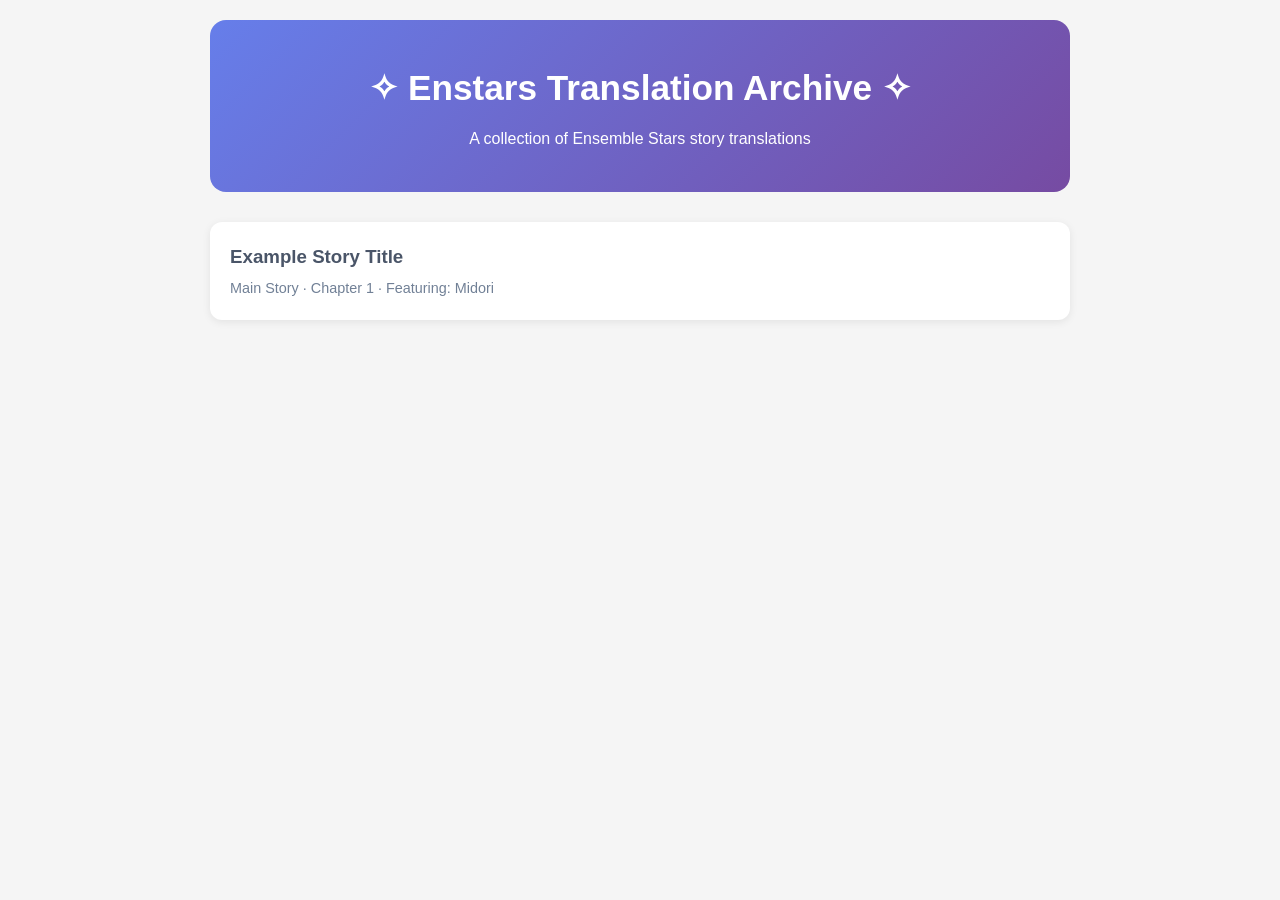
==== index.html @ bc4d0b85 "Add files via upload" ====
<!DOCTYPE html>
<html lang="en">
<head>
  <meta charset="UTF-8">
  <meta name="viewport" content="width=device-width, initial-scale=1.0">
  <title>Enstars Translation Archive</title>
  <link rel="stylesheet" href="styles.css">
</head>
<body>
  <div class="index-container">
    
    <!-- Header -->
    <div class="index-header">
      <h1>✧ Enstars Translation Archive ✧</h1>
      <p>A collection of Ensemble Stars story translations</p>
    </div>

    <!-- Story List -->
    <div class="story-list">
      
      <!-- Each story is a "card" - copy this block for each new story -->
      <div class="story-card">
        <a href="stories/example-story.html">
          <h3>Example Story Title</h3>
          <p class="meta">Main Story · Chapter 1 · Featuring: Midori</p>
        </a>
      </div>

      <!-- Add more story cards here! Just copy the block above -->
      <!-- Example:
      <div class="story-card">
        <a href="stories/another-story.html">
          <h3>Another Story Title</h3>
          <p class="meta">Event Story · Ryuseitai</p>
        </a>
      </div>
      -->

    </div>
  </div>
</body>
</html>
---- styles.css ----
/* ============================================
   ENSTARS TRANSLATION ARCHIVE - STYLESHEET
   ============================================
   You generally don't need to edit this file!
   Just use it as-is for all your story pages.
   ============================================ */

* {
  margin: 0;
  padding: 0;
  box-sizing: border-box;
}

body {
  font-family: 'Segoe UI', Tahoma, Geneva, Verdana, sans-serif;
  background-color: #f5f5f5;
  color: #333;
  line-height: 1.6;
}

/* Container for the whole story */
.story-container {
  max-width: 800px;
  margin: 0 auto;
  padding: 20px;
}

/* Story header with title and info */
.story-header {
  background: linear-gradient(135deg, #4a5568 0%, #2d3748 100%);
  color: white;
  padding: 30px;
  border-radius: 12px;
  margin-bottom: 30px;
  text-align: center;
}

.story-header h1 {
  font-size: 1.8rem;
  margin-bottom: 10px;
}

.story-header .story-info {
  opacity: 0.9;
  font-size: 0.95rem;
}

/* Individual dialogue block */
.dialogue {
  display: flex;
  align-items: flex-start;
  gap: 15px;
  margin-bottom: 8px;
}

/* Character sprite/icon */
.dialogue .sprite {
  width: 80px;
  height: 80px;
  border-radius: 8px;
  object-fit: cover;
  flex-shrink: 0;
}

/* When there's no sprite (continuation of dialogue) */
.dialogue.no-sprite {
  padding-left: 95px;
}

/* Dialogue content area */
.dialogue-content {
  flex: 1;
}

/* Character name */
.dialogue .name {
  font-weight: bold;
  font-size: 0.95rem;
  margin-bottom: 4px;
  letter-spacing: 0.5px;
}

/* Dialogue text bubble */
.dialogue .text {
  padding: 14px 18px;
  border-radius: 12px;
  font-size: 1rem;
  line-height: 1.7;
}

/* ============================================
   CHARACTER COLORS
   Add more characters by copying this pattern!
   ============================================ */

/* Midori Takamine - Soft green */
.dialogue.midori .name { color: #2d5a3d; }
.dialogue.midori .text { background-color: #d4edda; }

/* Player/Anzu - Soft pink */
.dialogue.player .name { color: #6b4c5a; }
.dialogue.player .text { background-color: #f8e5ed; }

/* Chiaki Morisawa - Orange/Red */
.dialogue.chiaki .name { color: #c44a2d; }
.dialogue.chiaki .text { background-color: #ffe4d4; }

/* Kanata Shinkai - Blue */
.dialogue.kanata .name { color: #2d5a7c; }
.dialogue.kanata .text { background-color: #d4e8f4; }

/* Tetora Nagumo - Red */
.dialogue.tetora .name { color: #8b2d2d; }
.dialogue.tetora .text { background-color: #f4d4d4; }

/* Shinobu Sengoku - Purple */
.dialogue.shinobu .name { color: #5a2d6b; }
.dialogue.shinobu .text { background-color: #e8d4f4; }

/* Subaru Akehoshi - Orange */
.dialogue.subaru .name { color: #c46a2d; }
.dialogue.subaru .text { background-color: #fff0d4; }

/* Hokuto Hidaka - Blue/Dark */
.dialogue.hokuto .name { color: #2d3a5a; }
.dialogue.hokuto .text { background-color: #d4dae8; }

/* Makoto Yuuki - Yellow/Green */
.dialogue.makoto .name { color: #5a6b2d; }
.dialogue.makoto .text { background-color: #eef4d4; }

/* Mao Isara - Gray/Blue */
.dialogue.mao .name { color: #4a5568; }
.dialogue.mao .text { background-color: #e2e8f0; }

/* Default/Narrator - Gray */
.dialogue.narrator .name { color: #666; }
.dialogue.narrator .text { 
  background-color: #e9e9e9;
  font-style: italic;
}

/* ============================================
   PLAYER CHOICE BOX
   ============================================ */

.player-choice {
  background-color: #f8e5ed;
  padding: 16px 24px;
  border-radius: 12px;
  margin: 20px 0;
  text-align: center;
  font-size: 1rem;
  position: relative;
}

.player-choice::after {
  content: "▲";
  position: absolute;
  right: 20px;
  top: 50%;
  transform: translateY(-50%);
  color: #999;
  font-size: 0.8rem;
}

/* ============================================
   NAVIGATION
   ============================================ */

.nav-links {
  display: flex;
  justify-content: space-between;
  margin-top: 40px;
  padding-top: 20px;
  border-top: 1px solid #ddd;
}

.nav-links a {
  color: #4a5568;
  text-decoration: none;
  padding: 10px 20px;
  background: #e2e8f0;
  border-radius: 8px;
  transition: background 0.2s;
}

.nav-links a:hover {
  background: #cbd5e0;
}

/* ============================================
   INDEX PAGE STYLES
   ============================================ */

.index-container {
  max-width: 900px;
  margin: 0 auto;
  padding: 20px;
}

.index-header {
  background: linear-gradient(135deg, #667eea 0%, #764ba2 100%);
  color: white;
  padding: 40px;
  border-radius: 16px;
  margin-bottom: 30px;
  text-align: center;
}

.index-header h1 {
  font-size: 2.2rem;
  margin-bottom: 10px;
}

.story-list {
  display: grid;
  gap: 15px;
}

.story-card {
  background: white;
  padding: 20px;
  border-radius: 12px;
  box-shadow: 0 2px 8px rgba(0,0,0,0.08);
  transition: transform 0.2s, box-shadow 0.2s;
}

.story-card:hover {
  transform: translateY(-2px);
  box-shadow: 0 4px 16px rgba(0,0,0,0.12);
}

.story-card a {
  text-decoration: none;
  color: #333;
}

.story-card h3 {
  color: #4a5568;
  margin-bottom: 5px;
}

.story-card .meta {
  font-size: 0.9rem;
  color: #718096;
}
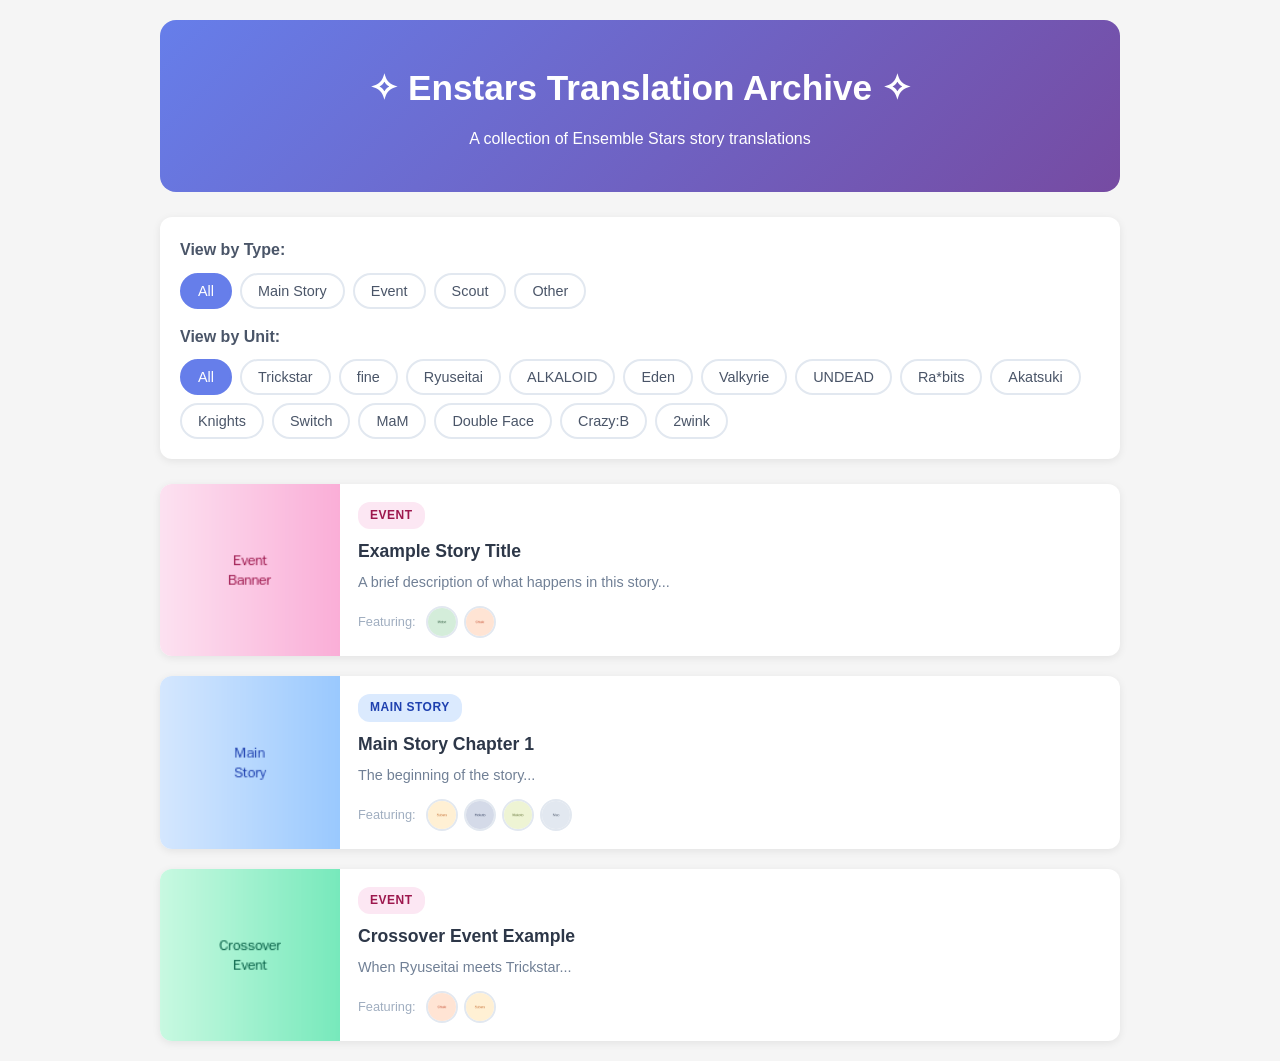
==== commit b71be5a5: "Add files via upload" ====
--- a/index.html
+++ b/index.html
@@ -15,28 +15,178 @@
       <p>A collection of Ensemble Stars story translations</p>
     </div>
 
+    <!-- Filter Controls -->
+    <div class="filter-section">
+      <div class="filter-group">
+        <label>View by Type:</label>
+        <div class="filter-buttons" id="type-filters">
+          <button class="filter-btn active" data-filter="all">All</button>
+          <button class="filter-btn" data-filter="main-story">Main Story</button>
+          <button class="filter-btn" data-filter="event">Event</button>
+          <button class="filter-btn" data-filter="scout">Scout</button>
+          <button class="filter-btn" data-filter="other">Other</button>
+        </div>
+      </div>
+      
+      <div class="filter-group">
+        <label>View by Unit:</label>
+        <div class="filter-buttons unit-filters" id="unit-filters">
+          <button class="filter-btn active" data-filter="all">All</button>
+          <button class="filter-btn" data-filter="trickstar">Trickstar</button>
+          <button class="filter-btn" data-filter="fine">fine</button>
+          <button class="filter-btn" data-filter="ryuseitai">Ryuseitai</button>
+          <button class="filter-btn" data-filter="alkaloid">ALKALOID</button>
+          <button class="filter-btn" data-filter="eden">Eden</button>
+          <button class="filter-btn" data-filter="valkyrie">Valkyrie</button>
+          <button class="filter-btn" data-filter="undead">UNDEAD</button>
+          <button class="filter-btn" data-filter="rabits">Ra*bits</button>
+          <button class="filter-btn" data-filter="akatsuki">Akatsuki</button>
+          <button class="filter-btn" data-filter="knights">Knights</button>
+          <button class="filter-btn" data-filter="switch">Switch</button>
+          <button class="filter-btn" data-filter="mam">MaM</button>
+          <button class="filter-btn" data-filter="doublesface">Double Face</button>
+          <button class="filter-btn" data-filter="crazeb">Crazy:B</button>
+          <button class="filter-btn" data-filter="2wink">2wink</button>
+        </div>
+      </div>
+    </div>
+
     <!-- Story List -->
-    <div class="story-list">
+    <div class="story-list" id="story-list">
       
-      <!-- Each story is a "card" - copy this block for each new story -->
-      <div class="story-card">
+      <!-- ============================================
+           HOW TO ADD A STORY CARD:
+           
+           1. Copy a story-card div
+           2. Set data-type to: main-story, event, scout, or other
+           3. Set data-units to the unit(s) featured (comma-separated if multiple)
+           4. Add story image in the .story-image div
+           5. Add character mini-sprites in the .featuring div
+           6. Update title, description, and link
+           ============================================ -->
+
+      <!-- EXAMPLE: Event story featuring Ryuseitai -->
+      <div class="story-card" data-type="event" data-units="ryuseitai">
         <a href="stories/example-story.html">
-          <h3>Example Story Title</h3>
-          <p class="meta">Main Story · Chapter 1 · Featuring: Midori</p>
+          <div class="story-image">
+            <img src="story-images/example-event.png" alt="Story banner">
+          </div>
+          <div class="story-info">
+            <span class="story-type event">Event</span>
+            <h3>Example Story Title</h3>
+            <p class="description">A brief description of what happens in this story...</p>
+            <div class="featuring">
+              <span class="featuring-label">Featuring:</span>
+              <img class="mini-sprite" src="sprites/midori.png" alt="Midori" title="Midori">
+              <img class="mini-sprite" src="sprites/chiaki.png" alt="Chiaki" title="Chiaki">
+            </div>
+          </div>
         </a>
       </div>
 
-      <!-- Add more story cards here! Just copy the block above -->
-      <!-- Example:
-      <div class="story-card">
-        <a href="stories/another-story.html">
-          <h3>Another Story Title</h3>
-          <p class="meta">Event Story · Ryuseitai</p>
+      <!-- EXAMPLE: Main Story chapter -->
+      <div class="story-card" data-type="main-story" data-units="trickstar">
+        <a href="stories/main-story-ch1.html">
+          <div class="story-image">
+            <img src="story-images/main-story.png" alt="Story banner">
+          </div>
+          <div class="story-info">
+            <span class="story-type main-story">Main Story</span>
+            <h3>Main Story Chapter 1</h3>
+            <p class="description">The beginning of the story...</p>
+            <div class="featuring">
+              <span class="featuring-label">Featuring:</span>
+              <img class="mini-sprite" src="sprites/subaru.png" alt="Subaru" title="Subaru">
+              <img class="mini-sprite" src="sprites/hokuto.png" alt="Hokuto" title="Hokuto">
+              <img class="mini-sprite" src="sprites/makoto.png" alt="Makoto" title="Makoto">
+              <img class="mini-sprite" src="sprites/mao.png" alt="Mao" title="Mao">
+            </div>
+          </div>
         </a>
       </div>
-      -->
+
+      <!-- EXAMPLE: Story featuring multiple units -->
+      <div class="story-card" data-type="event" data-units="ryuseitai,trickstar">
+        <a href="stories/crossover-event.html">
+          <div class="story-image">
+            <img src="story-images/crossover.png" alt="Story banner">
+          </div>
+          <div class="story-info">
+            <span class="story-type event">Event</span>
+            <h3>Crossover Event Example</h3>
+            <p class="description">When Ryuseitai meets Trickstar...</p>
+            <div class="featuring">
+              <span class="featuring-label">Featuring:</span>
+              <img class="mini-sprite" src="sprites/chiaki.png" alt="Chiaki" title="Chiaki">
+              <img class="mini-sprite" src="sprites/subaru.png" alt="Subaru" title="Subaru">
+            </div>
+          </div>
+        </a>
+      </div>
 
     </div>
+
+    <!-- No results message -->
+    <div class="no-results" id="no-results" style="display: none;">
+      <p>No stories match the selected filters.</p>
+    </div>
+
   </div>
+
+  <!-- Filter Script -->
+  <script>
+    // Current filter state
+    let currentTypeFilter = 'all';
+    let currentUnitFilter = 'all';
+
+    // Get all filter buttons and story cards
+    const typeButtons = document.querySelectorAll('#type-filters .filter-btn');
+    const unitButtons = document.querySelectorAll('#unit-filters .filter-btn');
+    const storyCards = document.querySelectorAll('.story-card');
+    const noResults = document.getElementById('no-results');
+
+    // Filter function
+    function filterStories() {
+      let visibleCount = 0;
+
+      storyCards.forEach(card => {
+        const cardType = card.dataset.type;
+        const cardUnits = card.dataset.units.split(',');
+
+        const typeMatch = currentTypeFilter === 'all' || cardType === currentTypeFilter;
+        const unitMatch = currentUnitFilter === 'all' || cardUnits.includes(currentUnitFilter);
+
+        if (typeMatch && unitMatch) {
+          card.style.display = 'block';
+          visibleCount++;
+        } else {
+          card.style.display = 'none';
+        }
+      });
+
+      // Show/hide no results message
+      noResults.style.display = visibleCount === 0 ? 'block' : 'none';
+    }
+
+    // Type filter buttons
+    typeButtons.forEach(btn => {
+      btn.addEventListener('click', () => {
+        typeButtons.forEach(b => b.classList.remove('active'));
+        btn.classList.add('active');
+        currentTypeFilter = btn.dataset.filter;
+        filterStories();
+      });
+    });
+
+    // Unit filter buttons
+    unitButtons.forEach(btn => {
+      btn.addEventListener('click', () => {
+        unitButtons.forEach(b => b.classList.remove('active'));
+        btn.classList.add('active');
+        currentUnitFilter = btn.dataset.filter;
+        filterStories();
+      });
+    });
+  </script>
 </body>
 </html>
--- a/styles.css
+++ b/styles.css
@@ -17,6 +17,255 @@
   color: #333;
   line-height: 1.6;
 }
+
+/* ============================================
+   INDEX PAGE STYLES
+   ============================================ */
+
+.index-container {
+  max-width: 1000px;
+  margin: 0 auto;
+  padding: 20px;
+}
+
+.index-header {
+  background: linear-gradient(135deg, #667eea 0%, #764ba2 100%);
+  color: white;
+  padding: 40px;
+  border-radius: 16px;
+  margin-bottom: 25px;
+  text-align: center;
+}
+
+.index-header h1 {
+  font-size: 2.2rem;
+  margin-bottom: 10px;
+}
+
+/* ============================================
+   FILTER SECTION
+   ============================================ */
+
+.filter-section {
+  background: white;
+  padding: 20px;
+  border-radius: 12px;
+  margin-bottom: 25px;
+  box-shadow: 0 2px 8px rgba(0,0,0,0.08);
+}
+
+.filter-group {
+  margin-bottom: 15px;
+}
+
+.filter-group:last-child {
+  margin-bottom: 0;
+}
+
+.filter-group label {
+  display: block;
+  font-weight: 600;
+  margin-bottom: 10px;
+  color: #4a5568;
+}
+
+.filter-buttons {
+  display: flex;
+  flex-wrap: wrap;
+  gap: 8px;
+}
+
+.filter-btn {
+  padding: 8px 16px;
+  border: 2px solid #e2e8f0;
+  background: white;
+  border-radius: 20px;
+  cursor: pointer;
+  font-size: 0.9rem;
+  transition: all 0.2s;
+  color: #4a5568;
+}
+
+.filter-btn:hover {
+  border-color: #667eea;
+  color: #667eea;
+}
+
+.filter-btn.active {
+  background: #667eea;
+  border-color: #667eea;
+  color: white;
+}
+
+/* ============================================
+   STORY CARDS - NEW DESIGN
+   ============================================ */
+
+.story-list {
+  display: grid;
+  gap: 20px;
+}
+
+.story-card {
+  background: white;
+  border-radius: 12px;
+  box-shadow: 0 2px 8px rgba(0,0,0,0.08);
+  overflow: hidden;
+  transition: transform 0.2s, box-shadow 0.2s;
+}
+
+.story-card:hover {
+  transform: translateY(-3px);
+  box-shadow: 0 6px 20px rgba(0,0,0,0.12);
+}
+
+.story-card a {
+  display: flex;
+  text-decoration: none;
+  color: inherit;
+}
+
+/* Story Image */
+.story-image {
+  width: 180px;
+  min-height: 140px;
+  flex-shrink: 0;
+  background: linear-gradient(135deg, #e2e8f0 0%, #cbd5e0 100%);
+  display: flex;
+  align-items: center;
+  justify-content: center;
+  overflow: hidden;
+}
+
+.story-image img {
+  width: 100%;
+  height: 100%;
+  object-fit: cover;
+}
+
+/* When no image is available */
+.story-image.no-image::after {
+  content: "No Image";
+  color: #a0aec0;
+  font-size: 0.85rem;
+}
+
+/* Story Info */
+.story-info {
+  padding: 18px;
+  flex: 1;
+  display: flex;
+  flex-direction: column;
+}
+
+/* Story Type Badge */
+.story-type {
+  display: inline-block;
+  padding: 4px 12px;
+  border-radius: 12px;
+  font-size: 0.75rem;
+  font-weight: 600;
+  text-transform: uppercase;
+  letter-spacing: 0.5px;
+  margin-bottom: 8px;
+  width: fit-content;
+}
+
+.story-type.main-story {
+  background: #dbeafe;
+  color: #1e40af;
+}
+
+.story-type.event {
+  background: #fce7f3;
+  color: #9d174d;
+}
+
+.story-type.scout {
+  background: #d1fae5;
+  color: #065f46;
+}
+
+.story-type.other {
+  background: #e5e7eb;
+  color: #374151;
+}
+
+.story-info h3 {
+  color: #2d3748;
+  margin-bottom: 6px;
+  font-size: 1.1rem;
+}
+
+.story-info .description {
+  color: #718096;
+  font-size: 0.9rem;
+  margin-bottom: 12px;
+  flex-grow: 1;
+}
+
+/* Featuring Section with Mini Sprites */
+.featuring {
+  display: flex;
+  align-items: center;
+  gap: 6px;
+  flex-wrap: wrap;
+}
+
+.featuring-label {
+  font-size: 0.8rem;
+  color: #a0aec0;
+  margin-right: 4px;
+}
+
+.mini-sprite {
+  width: 32px;
+  height: 32px;
+  border-radius: 50%;
+  object-fit: cover;
+  border: 2px solid #e2e8f0;
+  transition: transform 0.2s;
+}
+
+.mini-sprite:hover {
+  transform: scale(1.15);
+  border-color: #667eea;
+}
+
+/* No Results Message */
+.no-results {
+  text-align: center;
+  padding: 40px;
+  color: #718096;
+}
+
+/* ============================================
+   RESPONSIVE DESIGN
+   ============================================ */
+
+@media (max-width: 600px) {
+  .story-card a {
+    flex-direction: column;
+  }
+  
+  .story-image {
+    width: 100%;
+    height: 150px;
+  }
+  
+  .filter-buttons {
+    gap: 6px;
+  }
+  
+  .filter-btn {
+    padding: 6px 12px;
+    font-size: 0.8rem;
+  }
+}
+
+/* ============================================
+   STORY PAGE STYLES
+   ============================================ */
 
 /* Container for the whole story */
 .story-container {
@@ -133,6 +382,70 @@
 .dialogue.mao .name { color: #4a5568; }
 .dialogue.mao .text { background-color: #e2e8f0; }
 
+/* Rei Sakuma - Dark Purple/Red */
+.dialogue.rei .name { color: #5c1a1a; }
+.dialogue.rei .text { background-color: #f0d4d4; }
+
+/* Kaoru Hakaze - Sandy/Tan */
+.dialogue.kaoru .name { color: #8b7355; }
+.dialogue.kaoru .text { background-color: #f5edd6; }
+
+/* Koga Oogami - Gray */
+.dialogue.koga .name { color: #4a4a4a; }
+.dialogue.koga .text { background-color: #e8e8e8; }
+
+/* Adonis Otogari - Deep Purple */
+.dialogue.adonis .name { color: #4a3560; }
+.dialogue.adonis .text { background-color: #e8dff0; }
+
+/* Eichi Tenshouin - Light Blue/White */
+.dialogue.eichi .name { color: #3a6a8a; }
+.dialogue.eichi .text { background-color: #e0f0f8; }
+
+/* Wataru Hibiki - Purple/Blue */
+.dialogue.wataru .name { color: #5a3d7a; }
+.dialogue.wataru .text { background-color: #e8e0f4; }
+
+/* Tori Himemiya - Pink */
+.dialogue.tori .name { color: #c44a7a; }
+.dialogue.tori .text { background-color: #fce4ec; }
+
+/* Yuzuru Fushimi - Silver/Blue */
+.dialogue.yuzuru .name { color: #4a5a6a; }
+.dialogue.yuzuru .text { background-color: #e4eaf0; }
+
+/* Leo Tsukinaga - Orange/Gold */
+.dialogue.leo .name { color: #b8860b; }
+.dialogue.leo .text { background-color: #fff8dc; }
+
+/* Izumi Sena - Light Blue */
+.dialogue.izumi .name { color: #4682b4; }
+.dialogue.izumi .text { background-color: #e0f4ff; }
+
+/* Ritsu Sakuma - Dark Red/Pink */
+.dialogue.ritsu .name { color: #8b2252; }
+.dialogue.ritsu .text { background-color: #f8e0ea; }
+
+/* Arashi Narukami - Purple/Gold */
+.dialogue.arashi .name { color: #8a6d8a; }
+.dialogue.arashi .text { background-color: #f4e8f4; }
+
+/* Tsukasa Suou - Red */
+.dialogue.tsukasa .name { color: #8b0000; }
+.dialogue.tsukasa .text { background-color: #ffe4e1; }
+
+/* Natsume Sakasaki - Red/Orange */
+.dialogue.natsume .name { color: #c44a2d; }
+.dialogue.natsume .text { background-color: #ffe8dc; }
+
+/* Tsumugi Aoba - Soft Blue */
+.dialogue.tsumugi .name { color: #5f9ea0; }
+.dialogue.tsumugi .text { background-color: #e0f0f0; }
+
+/* Sora Harukawa - Yellow */
+.dialogue.sora .name { color: #daa520; }
+.dialogue.sora .text { background-color: #fffacd; }
+
 /* Default/Narrator - Gray */
 .dialogue.narrator .name { color: #666; }
 .dialogue.narrator .text { 
@@ -188,60 +501,3 @@
 .nav-links a:hover {
   background: #cbd5e0;
 }
-
-/* ============================================
-   INDEX PAGE STYLES
-   ============================================ */
-
-.index-container {
-  max-width: 900px;
-  margin: 0 auto;
-  padding: 20px;
-}
-
-.index-header {
-  background: linear-gradient(135deg, #667eea 0%, #764ba2 100%);
-  color: white;
-  padding: 40px;
-  border-radius: 16px;
-  margin-bottom: 30px;
-  text-align: center;
-}
-
-.index-header h1 {
-  font-size: 2.2rem;
-  margin-bottom: 10px;
-}
-
-.story-list {
-  display: grid;
-  gap: 15px;
-}
-
-.story-card {
-  background: white;
-  padding: 20px;
-  border-radius: 12px;
-  box-shadow: 0 2px 8px rgba(0,0,0,0.08);
-  transition: transform 0.2s, box-shadow 0.2s;
-}
-
-.story-card:hover {
-  transform: translateY(-2px);
-  box-shadow: 0 4px 16px rgba(0,0,0,0.12);
-}
-
-.story-card a {
-  text-decoration: none;
-  color: #333;
-}
-
-.story-card h3 {
-  color: #4a5568;
-  margin-bottom: 5px;
-}
-
-.story-card .meta {
-  font-size: 0.9rem;
-  color: #718096;
-}
